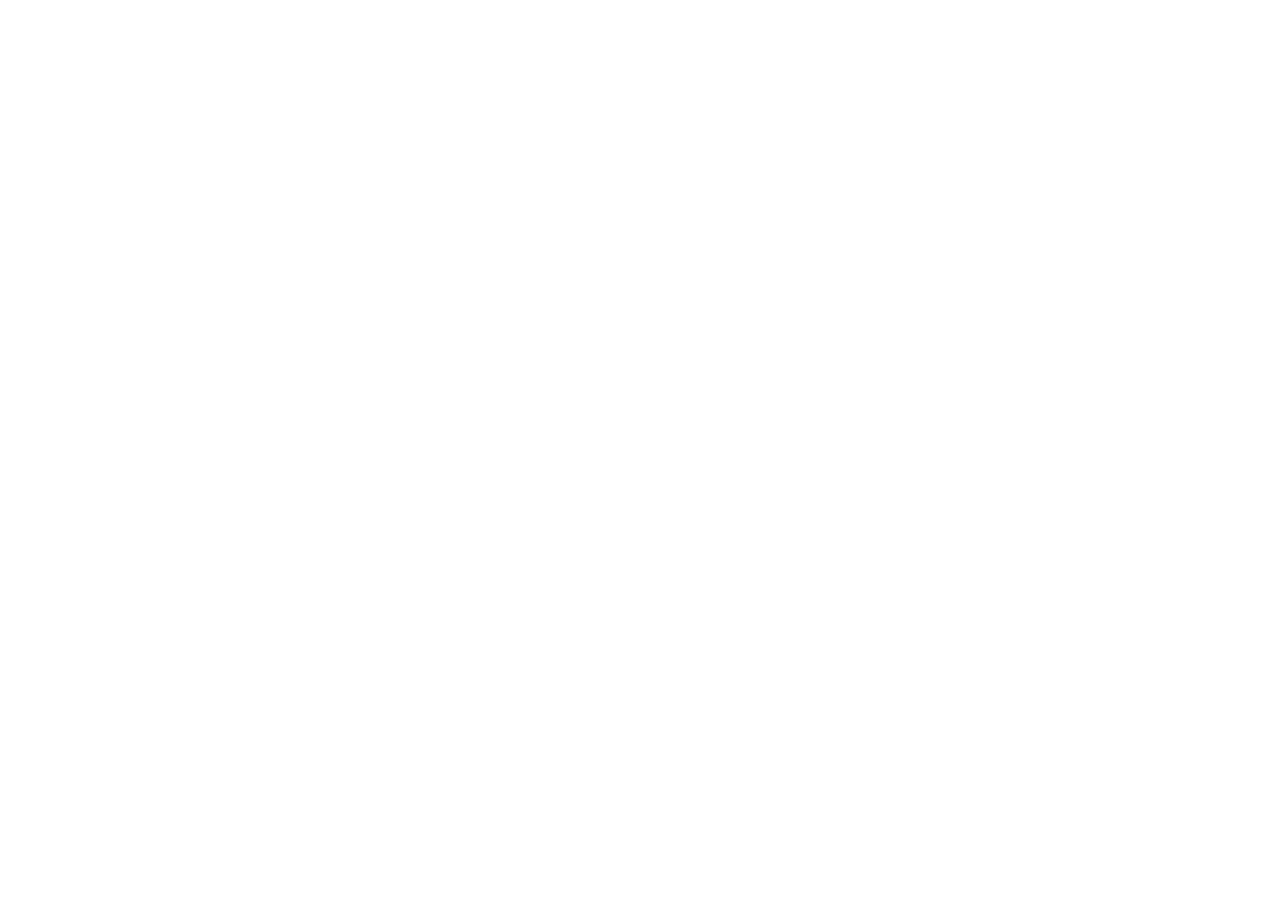
==== index.html @ 3ee05ca8 "Start Point with one Project BananaInc" ====
<!DOCTYPE html>
<html lang="en">
<head>
    <meta charset="UTF-8">
    <meta name="viewport" content="width=device-width, initial-scale=1.0">
    <link rel="stylesheet" href="css/style.css">
    <title>Shishir Regmi</title>
</head>
<body>
    
</body>
</html>
---- css/style.css ----
*{
    margin: 0px;
    padding: 0px;
}
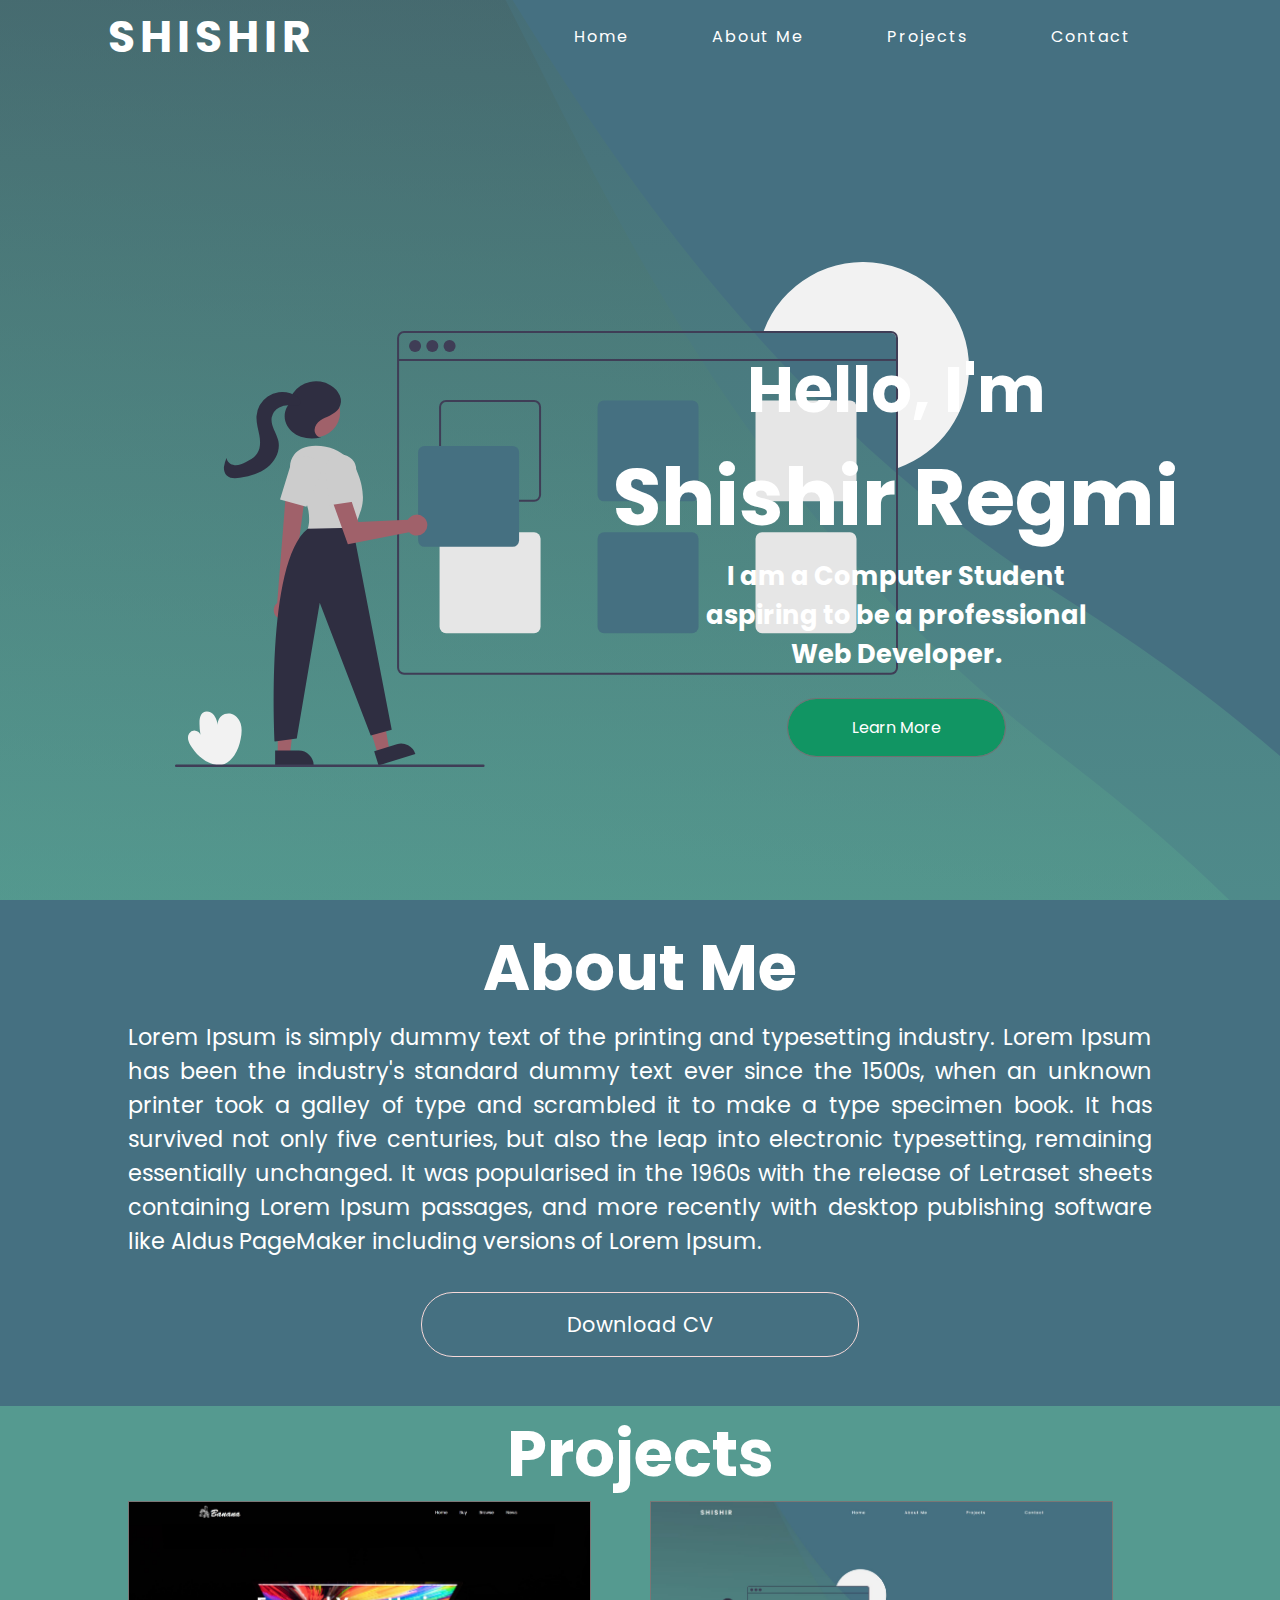
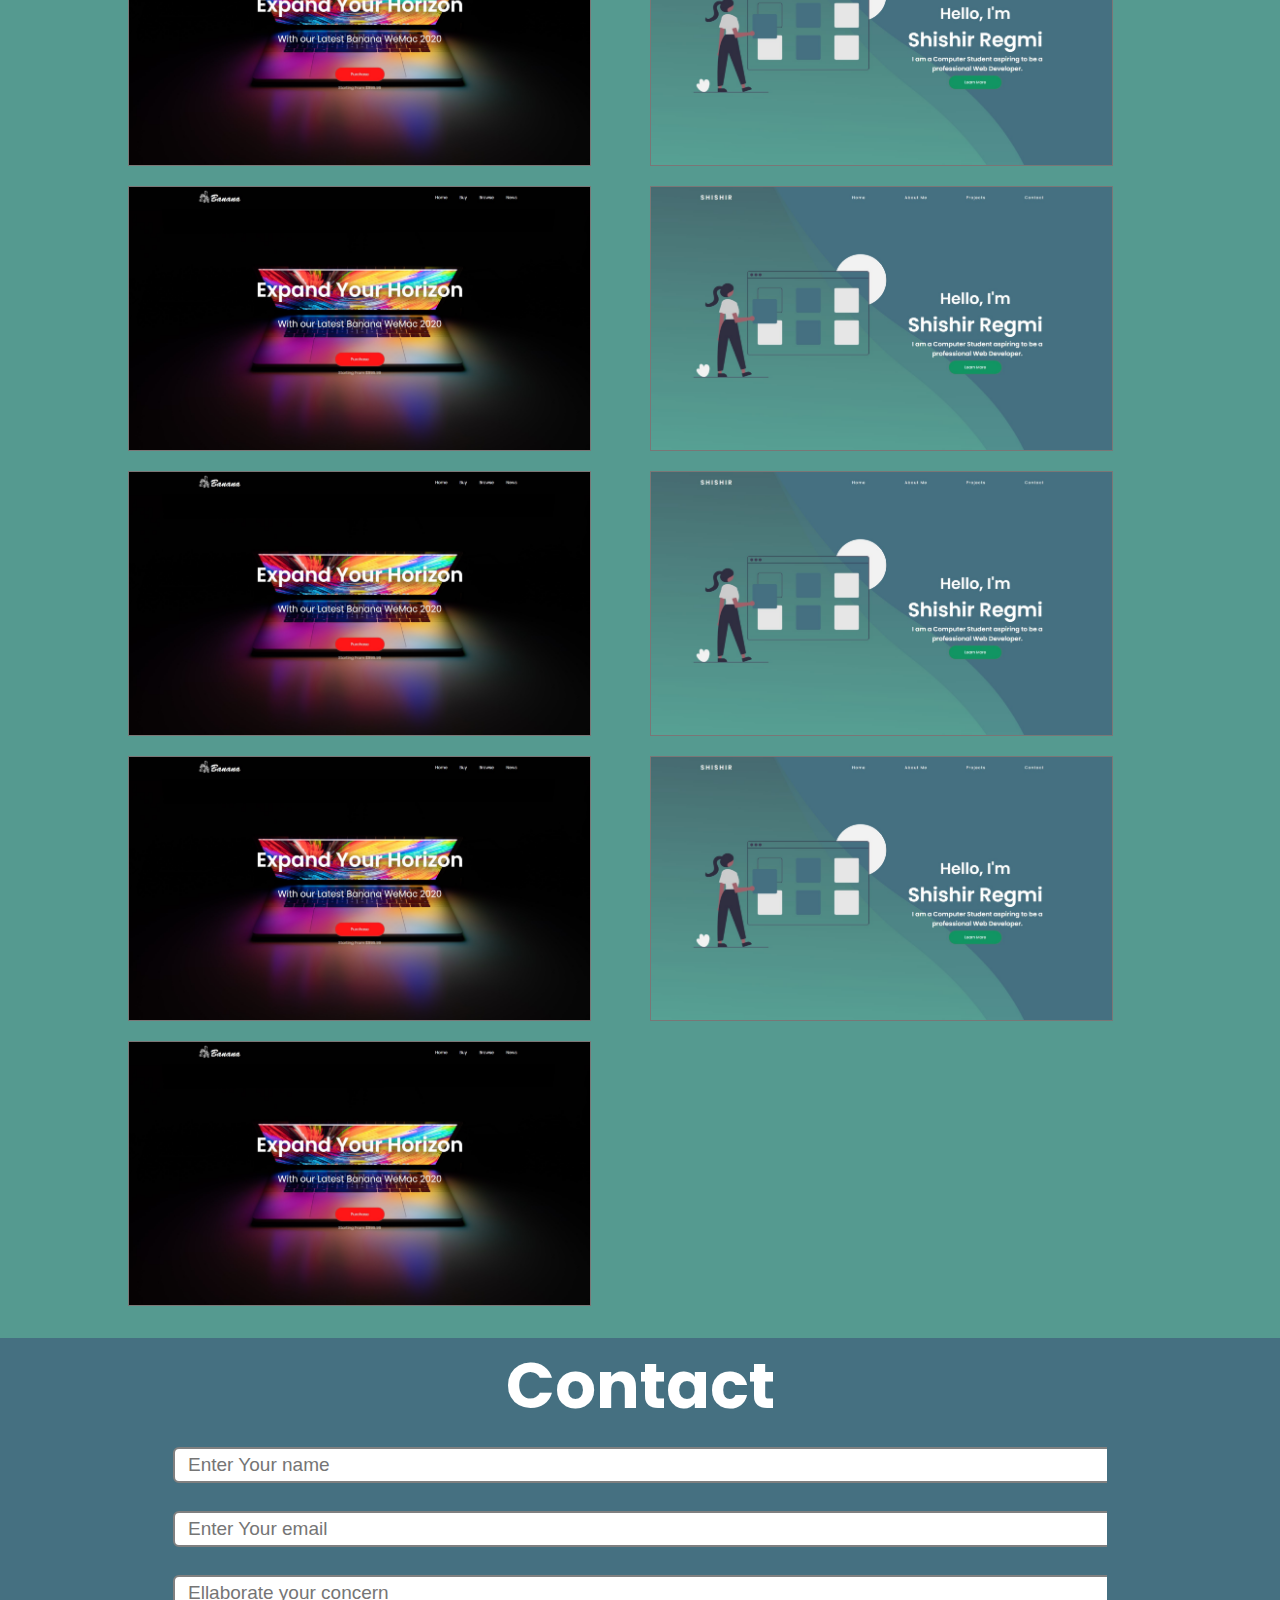
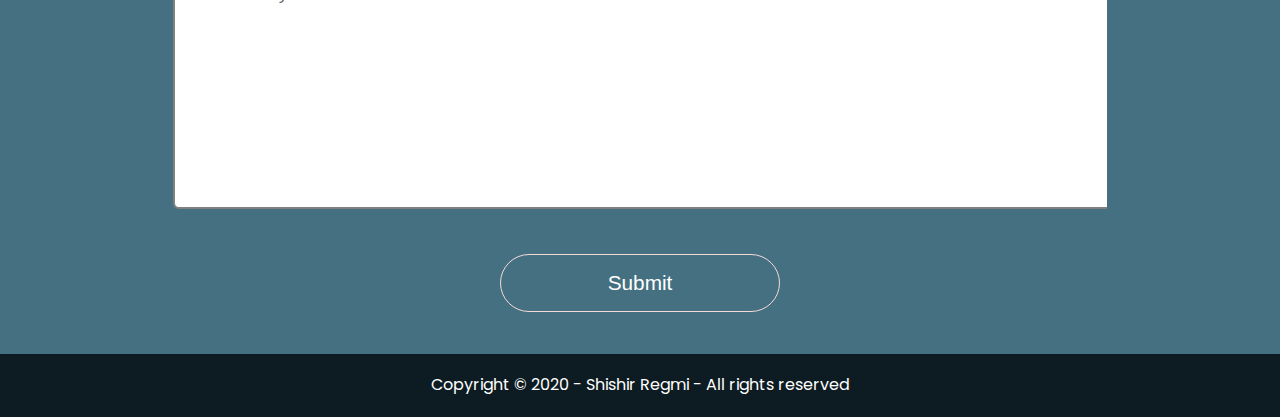
==== commit 05980eae: "Landing Page complete with simple css" ====
--- a/index.html
+++ b/index.html
@@ -2,11 +2,82 @@
 <html lang="en">
 <head>
     <meta charset="UTF-8">
+    <style>
+        @import url('https://fonts.googleapis.com/css2?family=Poppins:wght@100;300;400;600&display=swap');
+    </style>
     <meta name="viewport" content="width=device-width, initial-scale=1.0">
     <link rel="stylesheet" href="css/style.css">
     <title>Shishir Regmi</title>
 </head>
-<body>
+<body>  
+    <section class="landing">
+        <nav>
+            <div class="logo">
+                <h1>Shishir</h1>
+            </div>
+            <ul class="nav-links">
+                <li><a href="#">Home</a></li>
+                <li><a href="#">About Me</a></li>
+                <li><a href="#">Projects</a></li>
+                <li><a href="#">Contact</a></li>
+            </ul>
+        </nav>
+        <div class="container">
+            <h2>Hello, I'm</h2>
+            <h1>Shishir Regmi</h1>
+            <h5>I am a Computer Student aspiring to be a professional Web Developer.</h5>
+            <div class="button">
+                 <a href="#" class="btn btn-primary">Learn More</a>
+            </div>
+        </div>
+    </section>
+
+    <section class="about">
+        <div class="container">
+            <h2>About Me</h2>
+            <p>Lorem Ipsum is simply dummy text of the printing and typesetting industry. Lorem Ipsum has been the industry's standard dummy text ever since the 1500s, when an unknown printer took a galley of type and scrambled it to make a type specimen book. It has survived not only five centuries, but also the leap into electronic typesetting, remaining essentially unchanged. It was popularised in the 1960s with the release of Letraset sheets containing Lorem Ipsum passages, and more recently with desktop publishing software like Aldus PageMaker including versions of Lorem Ipsum.</p>
+            <div class="button">
+                <a href="#" class="btn btn-clear">Download CV</a>
+           </div>
+        </div>
+    </section>
+
+    <section class="project">
+        <div class="container">
+            <h2>Projects</h2>
+
+            <div class="proj-thumbs">
+                <img src="img/thumb-1.jpg" alt >
+                <img src="img/thumb-2.jpg" alt >
+                <img src="img/thumb-1.jpg" alt >
+                <img src="img/thumb-2.jpg" alt >
+                <img src="img/thumb-1.jpg" alt >
+                <img src="img/thumb-2.jpg" alt >
+                <img src="img/thumb-1.jpg" alt >
+                <img src="img/thumb-2.jpg" alt >
+                <img src="img/thumb-1.jpg" alt >
+            </div>
+        </div>
+    </section>
+
+    <section class="contact">
+        <div class="container">
+            <h2>Contact</h2>
+            <form name="contact" method="POST" data-netlify="true">
+                <input class="form-input" type="text" name="name" id="name" placeholder="Enter Your name">
     
+                <input class="form-input" type="email" name="email" id="email" placeholder="Enter Your email">
+    
+                 <textarea class="form-input" name="text" id="text" cols="30" rows="10" placeholder="Ellaborate your concern"></textarea>
+                <div class="button">
+                    <button class="btn btn-clear">Submit</button>
+                </div>
+              </form>
+        </div>
+    </section>
+
+    <footer>
+        <p>Copyright © 2020 - Shishir Regmi - All rights reserved</p>      
+    </footer>
 </body>
 </html>--- a/css/style.css
+++ b/css/style.css
@@ -1,4 +1,177 @@
 *{
     margin: 0px;
     padding: 0px;
+    overflow-x: hidden;
+}
+body{
+    background: #457081;
+    font-family: 'Poppins', sans-serif;  
+    font-size: 16px; 
+    color: white;
+}
+
+nav{
+    display: flex;
+    justify-content: space-around;
+    align-items: center;
+    min-height: 8vh;
+}
+
+.container h2{
+    text-align: center;
+}
+
+.container p{
+    text-align: justify;
+    font-size: 1.4rem;
+}
+
+.logo{
+    color: white;
+    text-transform: uppercase;
+    letter-spacing: 5px;
+    font-size: 22px;
+}
+
+.nav-links{
+    display: flex;
+    justify-content: space-around;
+    width: 50%;
+}
+
+.nav-links a{
+    color: white;
+    text-decoration: none;
+    letter-spacing: 2px;
+    list-style: none;
+}
+.landing{
+    background: url(../img/gradient.svg) no-repeat;
+    height: 100vh;
+    width: 100%;
+    overflow-y: hidden;
+}
+
+.landing .container{
+    background: url(../img/image.svg) no-repeat;
+    background-position: top 190px left 175px ;
+    height: 100%;
+    width: 100%;
+    padding-left: 20vw;
+    padding-right: 20%;
+    padding-top: 30vh;
+    text-align: center;
+    color: white;
+}
+
+.landing .container h1{
+    font-size: 5rem;
+    
+}
+
+.container h2{
+    font-size: 4rem;
+}
+
+.landing h5{
+    font-size: 1.6rem;
+    padding-left: 35vw;
+    width: 30vw;
+}
+
+.btn{
+    padding: 1rem 4rem;
+    border: 1px solid #707070;
+    border-radius: 32px;
+    text-decoration: none;
+    background: #2c29e9;
+    color: white;
+}
+
+.button{
+    padding : 1.5rem 0;
+    justify-content: center;
+    display: flex;
+}
+
+.btn-primary{
+    background: #119563 0% 0% no-repeat padding-box;
+}
+
+.btn:hover{    
+    opacity: 75%;
+}
+
+.about{
+    padding: 10px 10%;
+}
+
+
+.btn-clear{
+    background: #457081;
+    border: 1px solid #F6D9D9;
+    width: 30%;
+    text-align: center;
+    font-size: 1.3rem;
+}
+
+.about *{
+    margin: 5px 0;
+}
+
+.project{
+    background:#559A90;
+}
+
+.proj-thumbs{
+    padding: 0 10%;
+    display: grid;
+    grid-template-columns: repeat(auto-fit, minmax(461px, 1fr));
+    justify-content: center;
+    gap: 20px;
+    padding-bottom: 2rem;
+}
+
+.proj-thumbs img{
+    width: 461px;
+    height: 263px;
+    border: 1px solid rgb(122, 118, 118);
+}
+
+.proj-thumbs img:hover{
+    width: 645px;
+    height: 428px;
+    position: relative;
+    transform: translate(-55px, -73px);
+}
+
+.contact{
+    display: flex;
+    justify-content: center;
+}
+
+.form{
+    max-width: 62%;
+    margin: 25px auto;
+    color: white;
+}
+
+.form-input{
+    margin: 14px 0;
+    padding: 5px 13px;
+    width: 100%;
+    font-size: 19px;
+    border: 2px solid grey;
+    border-radius: 6px;
+    font-family: 'Segoe UI', Tahoma, Geneva, Verdana, sans-serif;
+}
+
+footer{
+    margin-top: 2vh;
+    height: 5vh;
+    background: rgb(13, 28, 34);
+    text-align: center;
+    color: white;
+    align-items: center;
+    padding-top: 2vh;
 }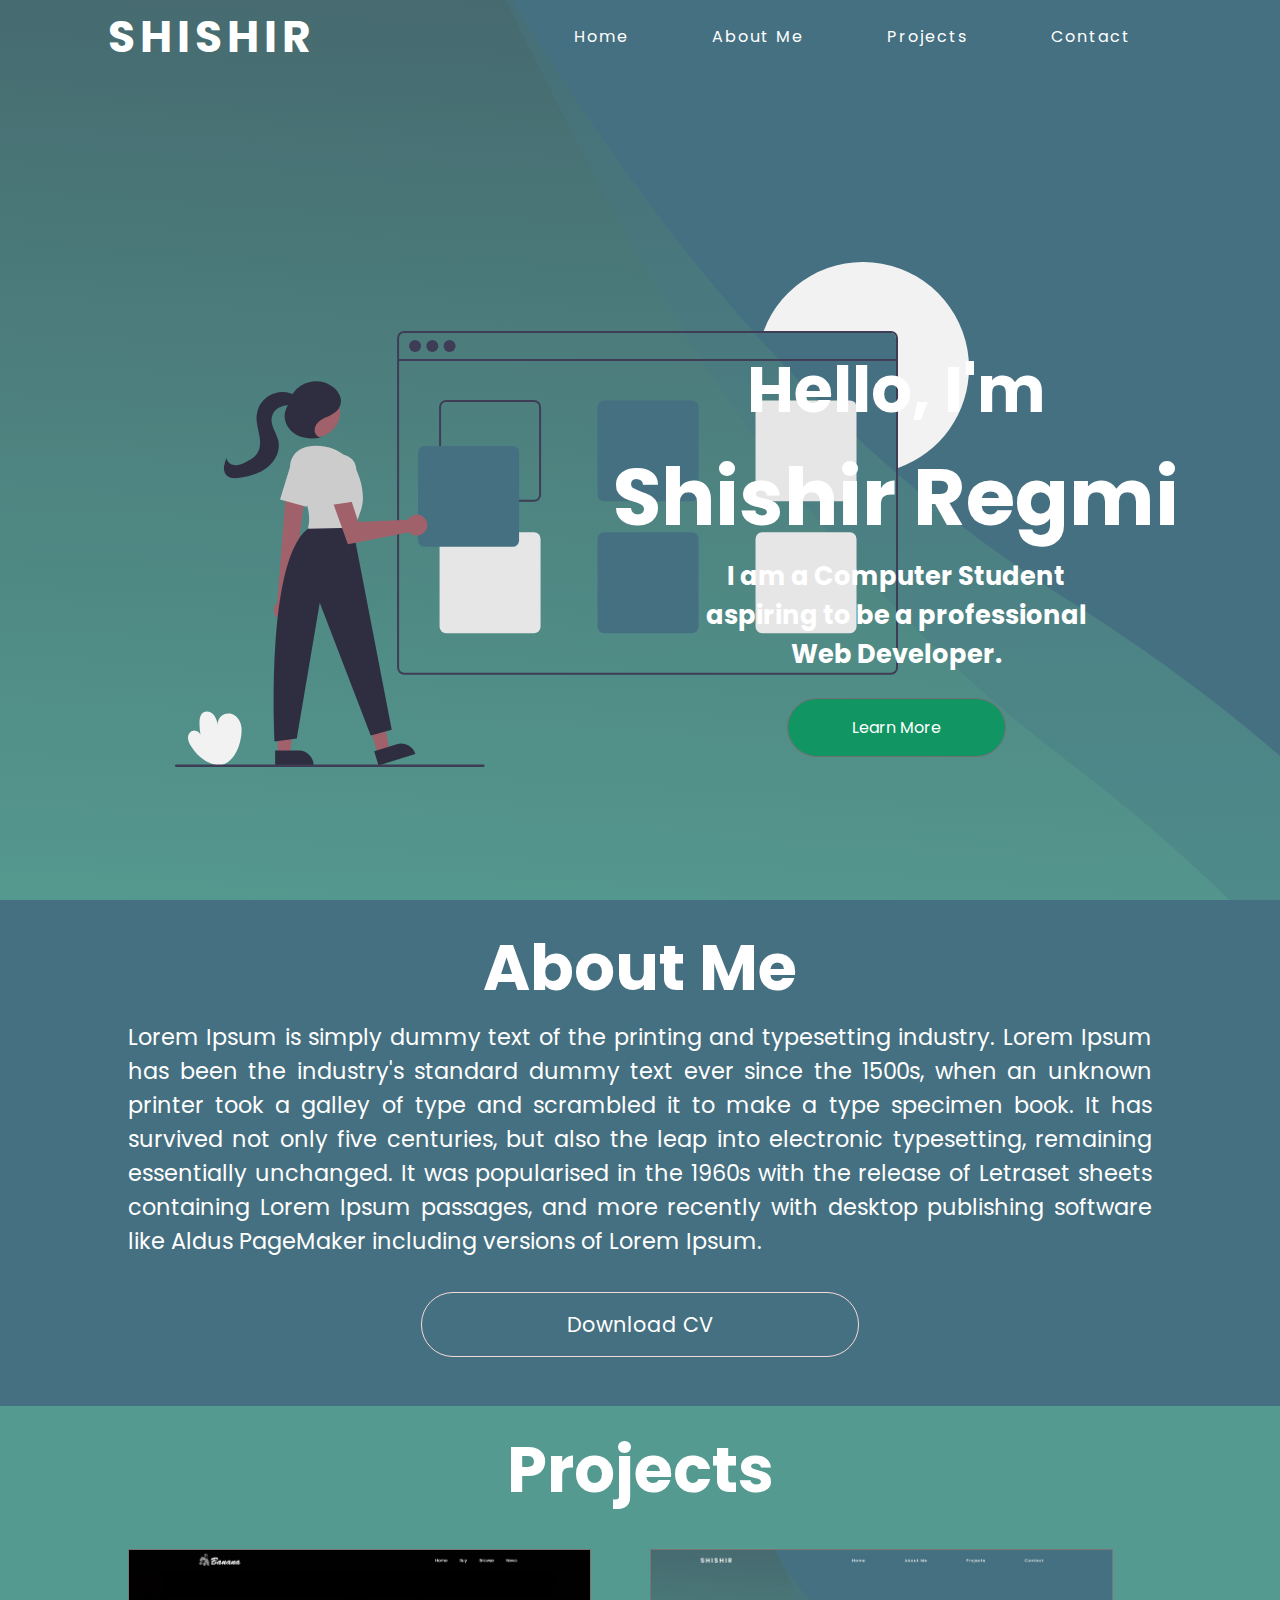
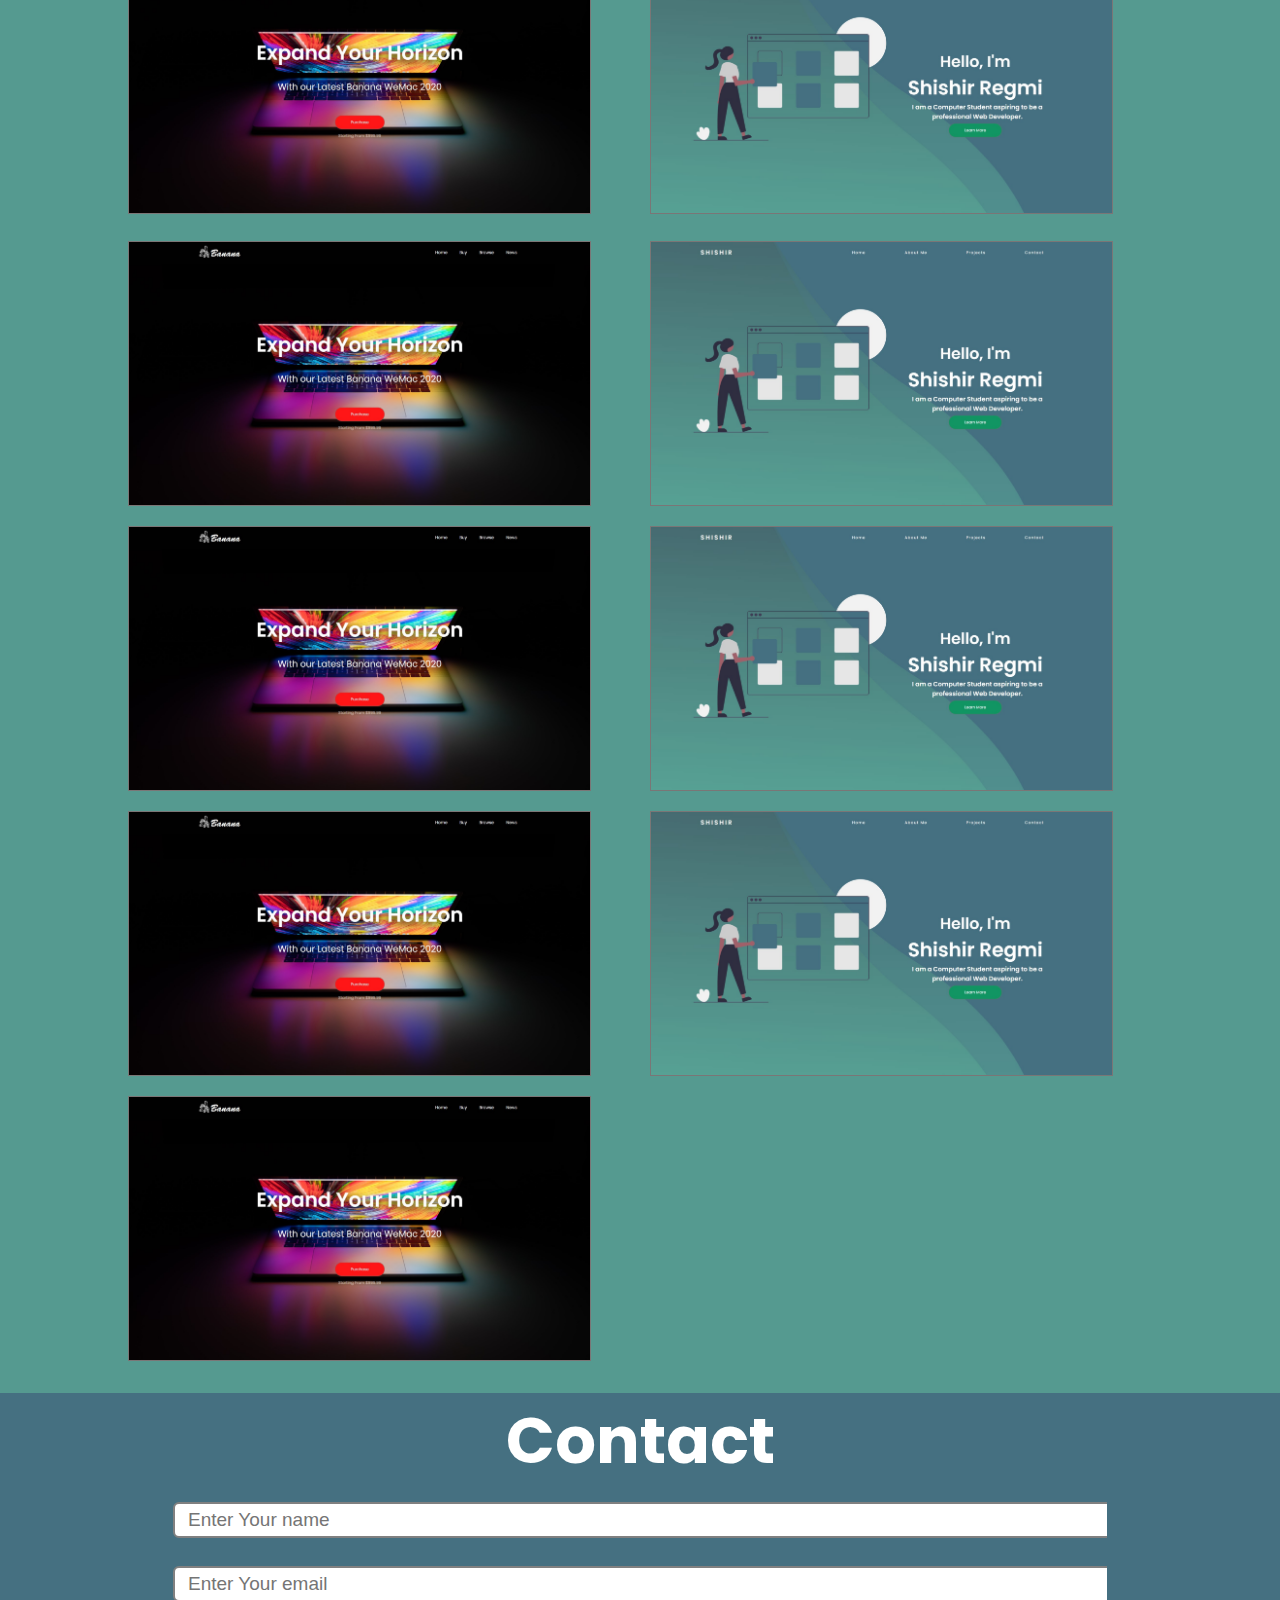
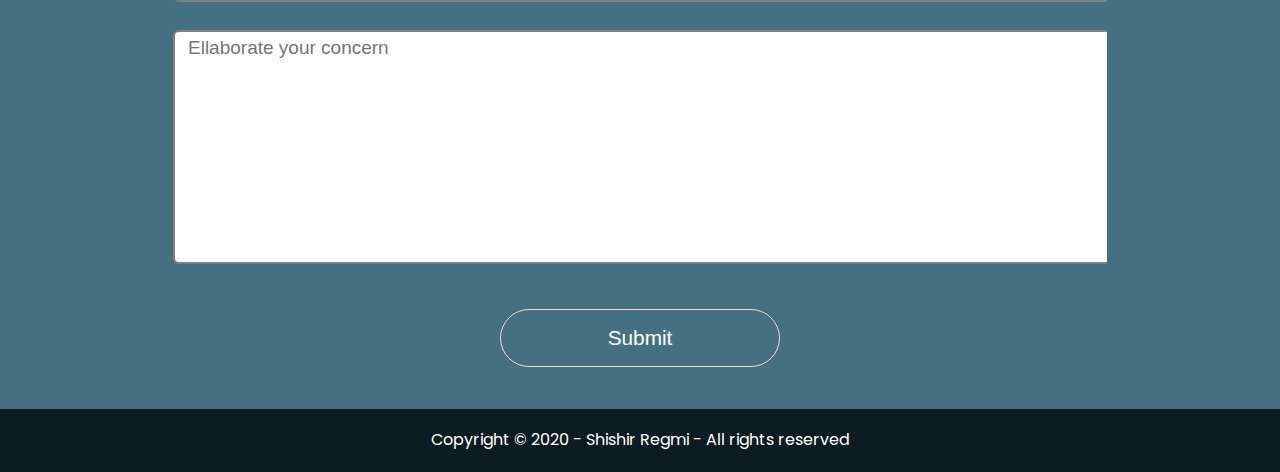
==== commit c8a6f67e: "small change" ====
--- a/index.html
+++ b/index.html
@@ -47,7 +47,9 @@
             <h2>Projects</h2>
 
             <div class="proj-thumbs">
-                <img src="img/thumb-1.jpg" alt >
+                <a href="projects/BananaInc">
+                    <img src="img/thumb-1.jpg" alt >
+                </a>
                 <img src="img/thumb-2.jpg" alt >
                 <img src="img/thumb-1.jpg" alt >
                 <img src="img/thumb-2.jpg" alt >
--- a/css/style.css
+++ b/css/style.css
@@ -65,8 +65,7 @@
 }
 
 .landing .container h1{
-    font-size: 5rem;
-    
+    font-size: 5rem;    
 }
 
 .container h2{
@@ -106,7 +105,6 @@
     padding: 10px 10%;
 }
 
-
 .btn-clear{
     background: #457081;
     border: 1px solid #F6D9D9;
@@ -121,6 +119,7 @@
 
 .project{
     background:#559A90;
+    padding-top: 1rem;
 }
 
 .proj-thumbs{
@@ -130,6 +129,7 @@
     justify-content: center;
     gap: 20px;
     padding-bottom: 2rem;
+    margin-top: 2rem;
 }
 
 .proj-thumbs img{
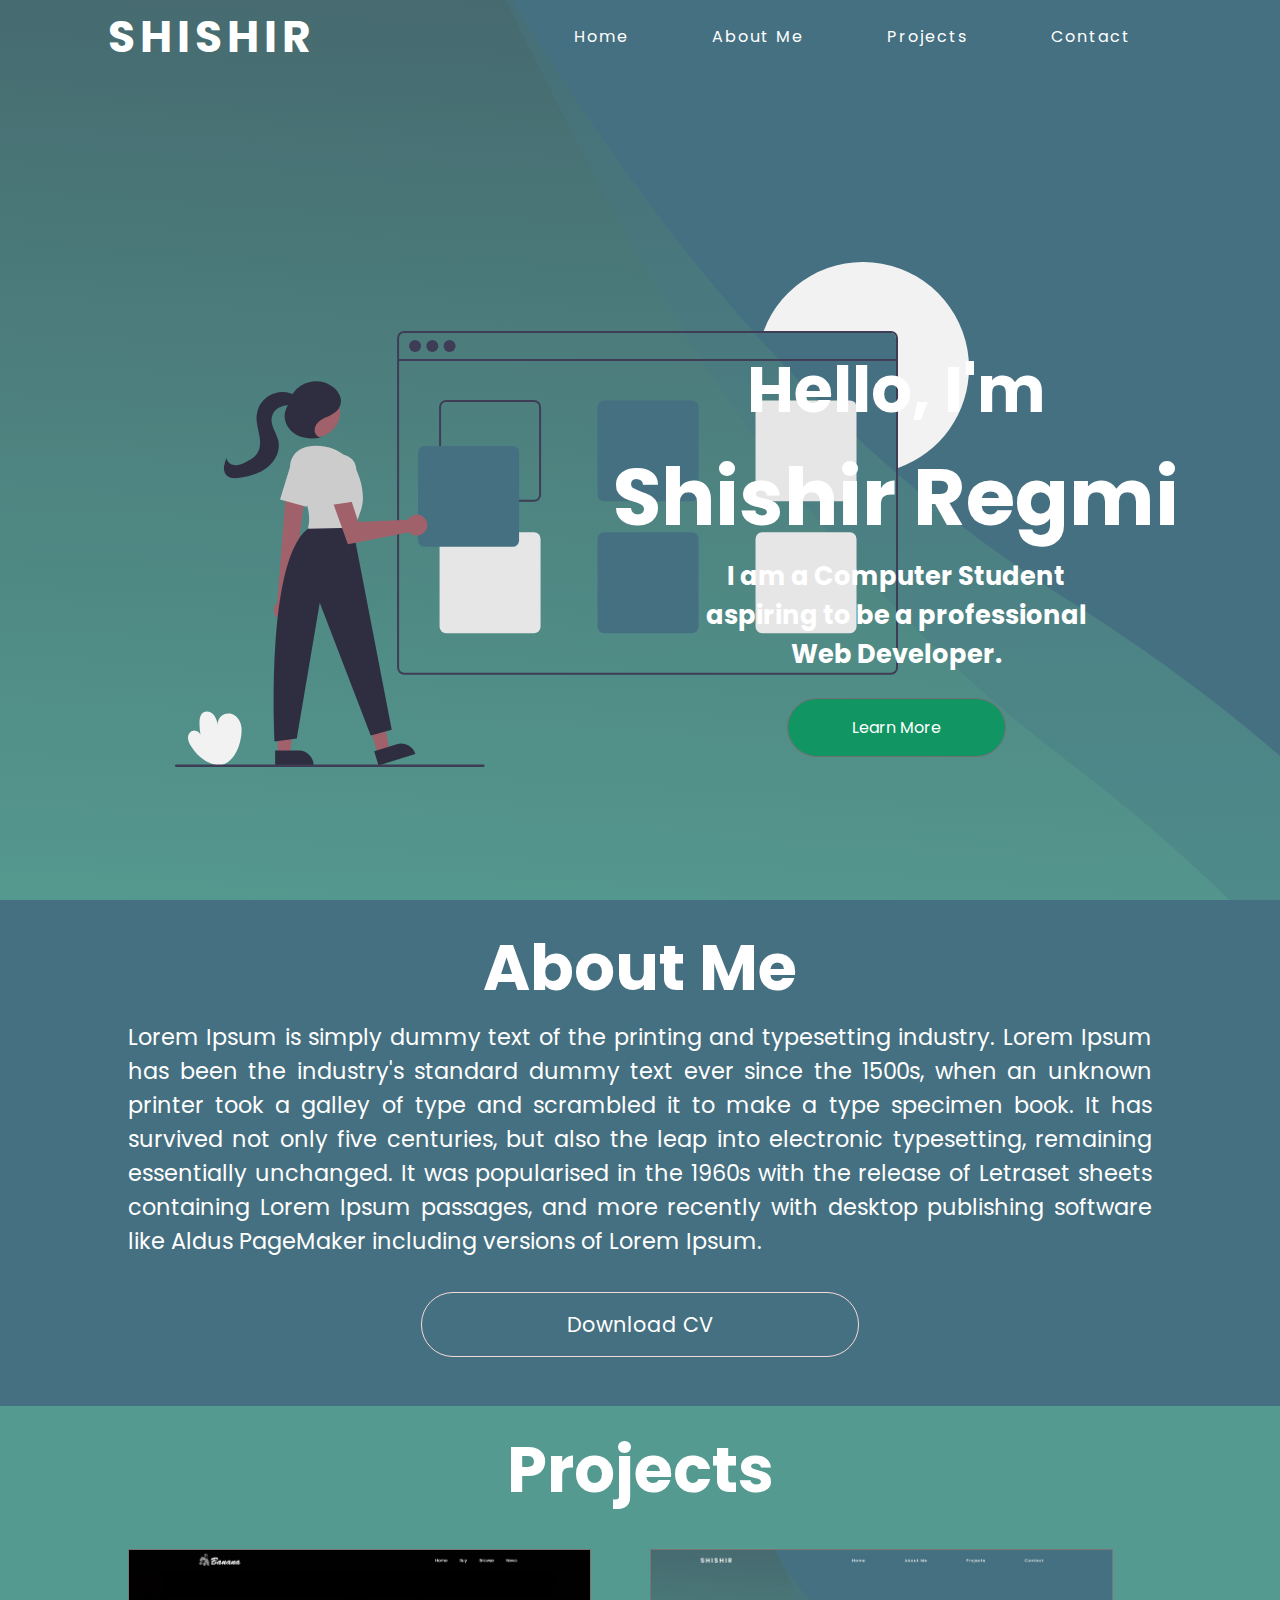
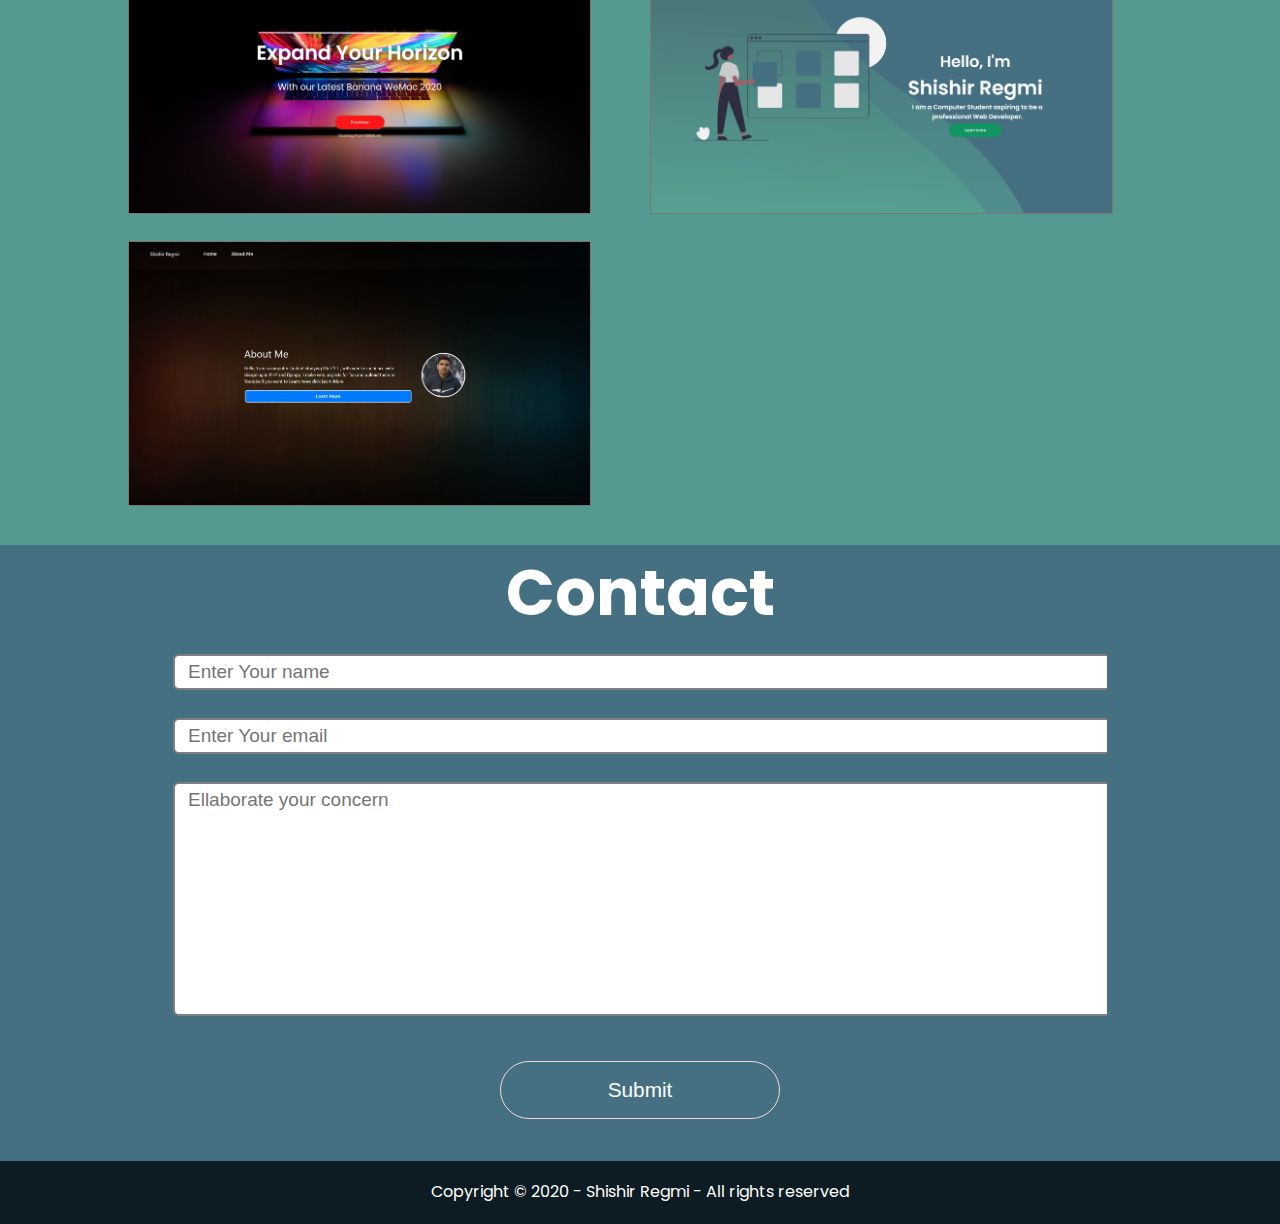
==== commit 904e67c6: "Added links to projects" ====
--- a/index.html
+++ b/index.html
@@ -50,14 +50,12 @@
                 <a href="projects/BananaInc">
                     <img src="img/thumb-1.jpg" alt >
                 </a>
-                <img src="img/thumb-2.jpg" alt >
-                <img src="img/thumb-1.jpg" alt >
-                <img src="img/thumb-2.jpg" alt >
-                <img src="img/thumb-1.jpg" alt >
-                <img src="img/thumb-2.jpg" alt >
-                <img src="img/thumb-1.jpg" alt >
-                <img src="img/thumb-2.jpg" alt >
-                <img src="img/thumb-1.jpg" alt >
+                <a href="https://shishirregmi.netlify.app/">
+                    <img src="img/thumb-2.jpg" alt >
+                </a>
+                <a href="http://shishirregmi.pythonanywhere.com/">
+                    <img src="img/thumb-3.jpg" alt >
+                </a>
             </div>
         </div>
     </section>
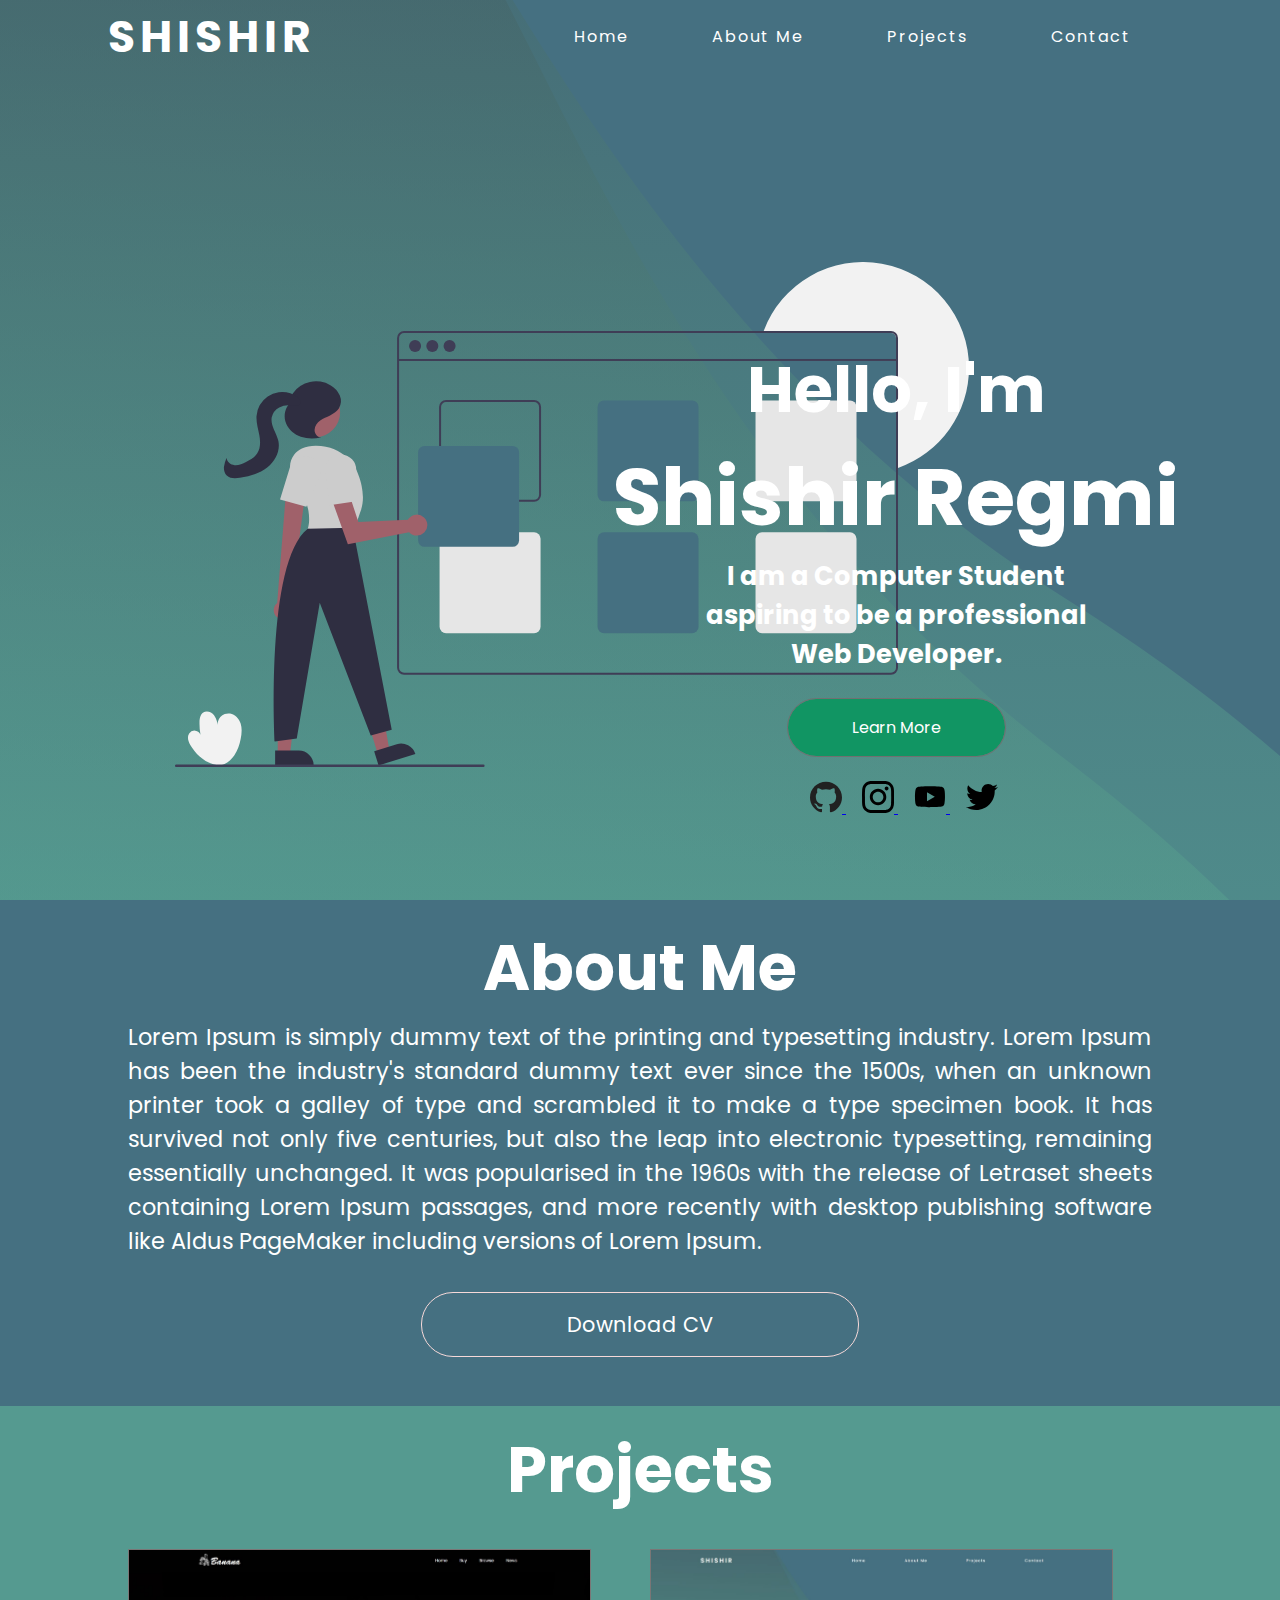
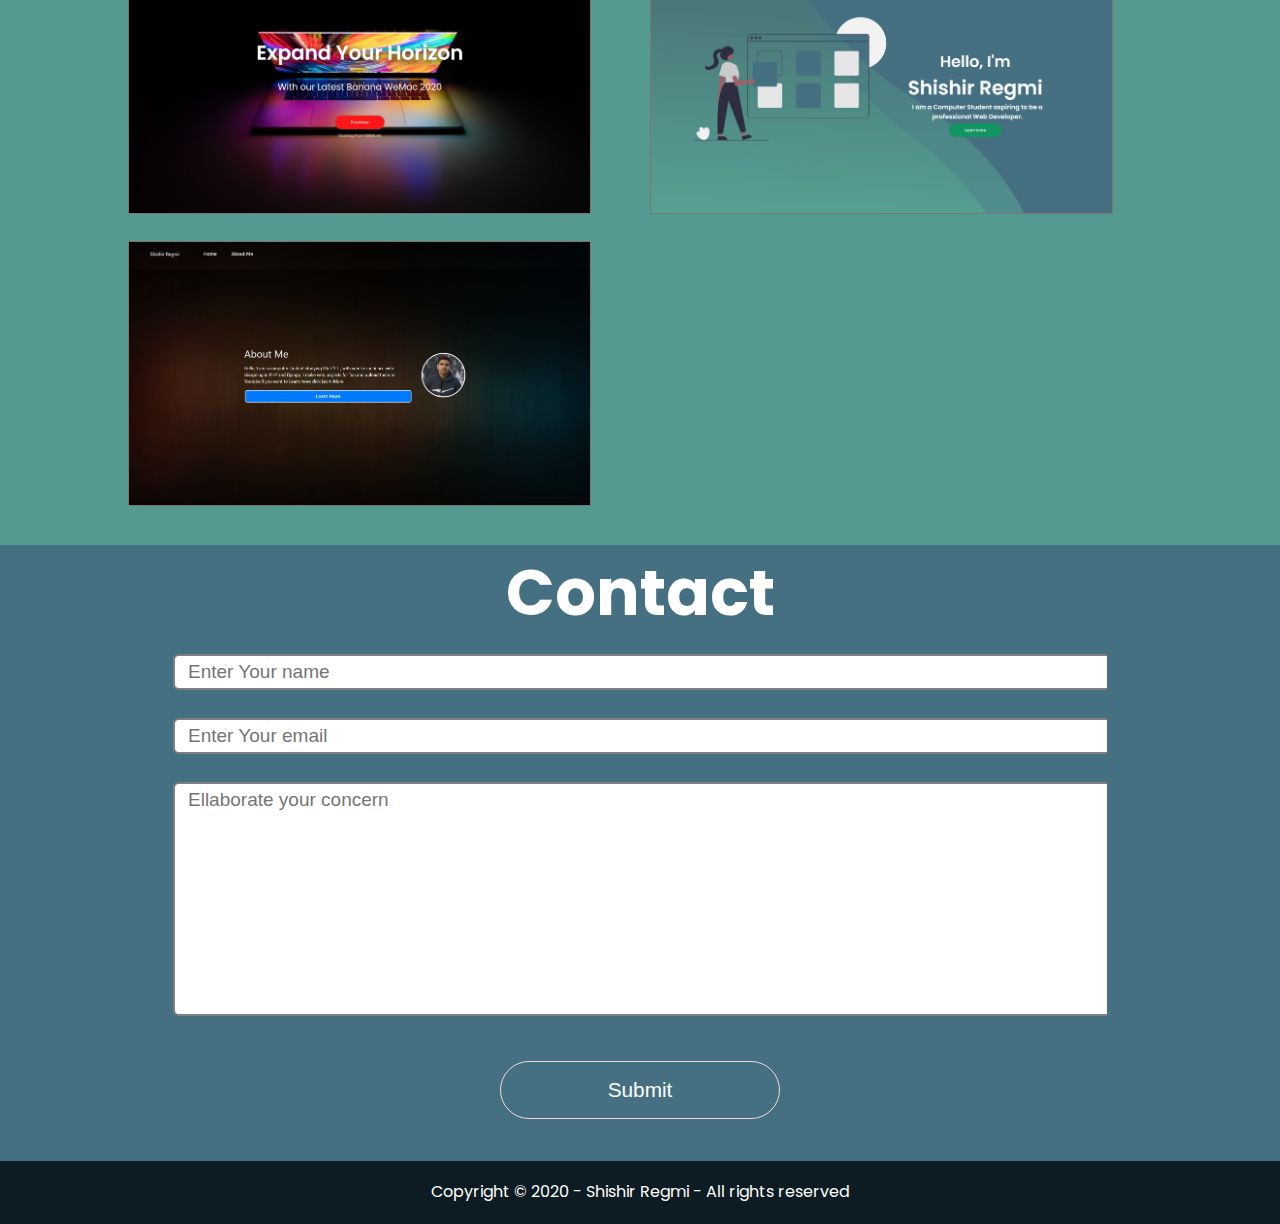
==== commit 327bddf1: "added social links" ====
--- a/index.html
+++ b/index.html
@@ -28,6 +28,20 @@
             <h5>I am a Computer Student aspiring to be a professional Web Developer.</h5>
             <div class="button">
                  <a href="#" class="btn btn-primary">Learn More</a>
+            </div>
+            <div class="social">
+                <a href="https://github.com/shishirregmi">
+                    <img src="img/github.svg" alt >
+                </a>
+                <a href="https://instagram.com/shishir.regmi">
+                    <img src="img/instagram.svg" alt >
+                </a>
+                <a href="https://www.youtube.com/channel/UCy2QgaFBvwVHWx_IAHKU8xg">
+                    <img src="img/youtube.svg" alt >
+                </a>
+                <a href="https://twitter.com/regmi_shishir_">
+                    <img src="img/twitter.svg" alt >
+                </a>
             </div>
         </div>
     </section>
--- a/css/style.css
+++ b/css/style.css
@@ -122,6 +122,14 @@
     padding-top: 1rem;
 }
 
+
+.social img{
+    width: 2rem;
+    margin-left: 1rem;
+    height: auto;
+    fill: white;
+}
+
 .proj-thumbs{
     padding: 0 10%;
     display: grid;
